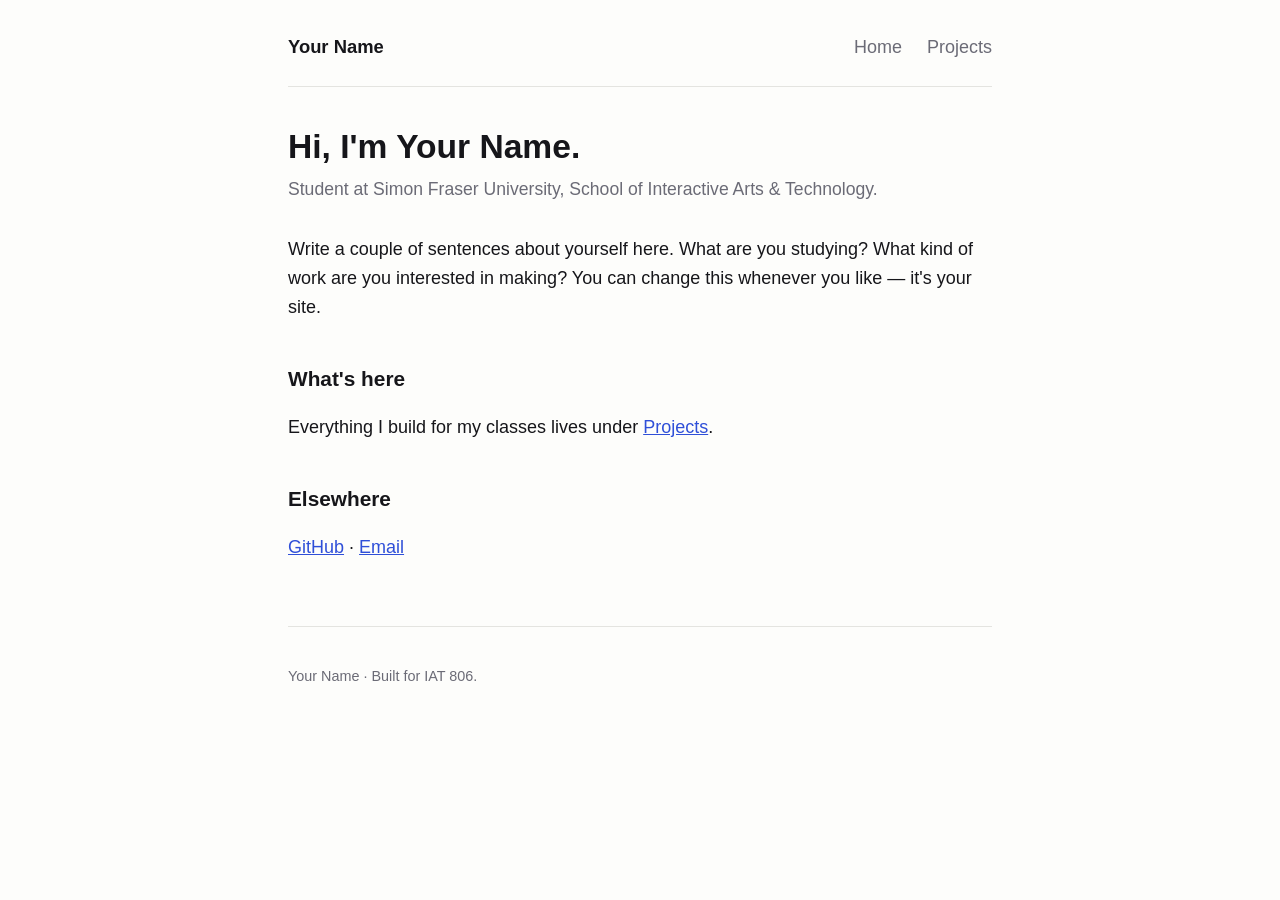
==== index.html @ 73b2e4f8 "Initial commit" ====
<!DOCTYPE html>
<html lang="en">
<head>
  <meta charset="utf-8">
  <meta name="viewport" content="width=device-width, initial-scale=1">

  <!-- EDIT ME: this is what shows in the browser tab -->
  <title>Your Name</title>

  <link rel="stylesheet" href="style.css">
</head>
<body>

  <header>
    <!-- EDIT ME: your name -->
    <a class="site-name" href="index.html">Your Name</a>
    <nav>
      <a href="index.html">Home</a>
      <a href="projects/index.html">Projects</a>
    </nav>
  </header>

  <main>
    <!-- EDIT ME: everything between here and the end of <main> -->
    <h1>Hi, I'm Your Name.</h1>
    <p class="tagline">Student at Simon Fraser University, School of Interactive Arts &amp; Technology.</p>

    <p>
      Write a couple of sentences about yourself here. What are you studying?
      What kind of work are you interested in making? You can change this
      whenever you like — it's your site.
    </p>

    <h2>What's here</h2>
    <p>
      Everything I build for my classes lives under
      <a href="projects/index.html">Projects</a>.
    </p>

    <h2>Elsewhere</h2>
    <p>
      <!-- EDIT ME: replace "your-username" with your GitHub username,
           or delete any line you don't want. -->
      <a href="https://github.com/your-username">GitHub</a> &middot;
      <a href="mailto:you@sfu.ca">Email</a>
    </p>
  </main>

  <footer>
    <!-- EDIT ME -->
    <p>Your Name &middot; Built for IAT 806.</p>
  </footer>

</body>
</html>
---- style.css ----
/* ===========================================================
   Your site's styles. Change anything here — colors, fonts,
   sizes. Every page on the site uses this one file.
   =========================================================== */

:root {
  --ink: #16161a;          /* main text color */
  --muted: #6b6b76;        /* quieter text */
  --accent: #2f4fd8;       /* links and highlights */
  --paper: #fdfdfb;        /* page background */
  --line: #e4e4e0;         /* borders */
}

* { box-sizing: border-box; }

body {
  margin: 0;
  padding: 0 1.25rem 5rem;
  background: var(--paper);
  color: var(--ink);
  font-family: "Helvetica Neue", Helvetica, Arial, sans-serif;
  font-size: 18px;
  line-height: 1.6;
}

/* Keeps everything in a readable column in the middle of the page */
header, main, footer {
  max-width: 44rem;
  margin: 0 auto;
}

/* --- top navigation ---------------------------------------- */

header {
  display: flex;
  flex-wrap: wrap;
  align-items: baseline;
  gap: 0.5rem 1.5rem;
  padding: 2rem 0 1.5rem;
  border-bottom: 1px solid var(--line);
  margin-bottom: 2.5rem;
}

header .site-name {
  font-size: 1.15rem;
  font-weight: 700;
  text-decoration: none;
  color: var(--ink);
  margin-right: auto;
}

header nav a {
  color: var(--muted);
  text-decoration: none;
  margin-left: 1.25rem;
}

header nav a:hover { color: var(--accent); }

/* --- text --------------------------------------------------- */

h1 {
  font-size: 2.1rem;
  line-height: 1.2;
  margin: 0 0 0.5rem;
}

h2 {
  font-size: 1.3rem;
  margin: 2.5rem 0 0.75rem;
}

.tagline {
  color: var(--muted);
  font-size: 1.1rem;
  margin: 0 0 2rem;
}

a { color: var(--accent); }

/* --- the list of links on the projects pages ----------------- */

.card-list {
  list-style: none;
  padding: 0;
  margin: 1.5rem 0 0;
}

.card-list li {
  border: 1px solid var(--line);
  border-radius: 10px;
  margin-bottom: 0.9rem;
  transition: border-color 0.15s ease;
}

.card-list li:hover { border-color: var(--accent); }

.card-list a {
  display: block;
  padding: 1.1rem 1.25rem;
  text-decoration: none;
  color: inherit;
}

.card-list .title {
  font-weight: 700;
  color: var(--accent);
  display: block;
}

.card-list .description {
  color: var(--muted);
  font-size: 0.95rem;
}

/* --- sketch pages ------------------------------------------- */

.back {
  display: inline-block;
  margin-bottom: 1.5rem;
  color: var(--muted);
  text-decoration: none;
  font-size: 0.95rem;
}

.back:hover { color: var(--accent); }

canvas { max-width: 100%; }

/* --- footer -------------------------------------------------- */

footer {
  margin-top: 4rem;
  padding-top: 1.5rem;
  border-top: 1px solid var(--line);
  color: var(--muted);
  font-size: 0.9rem;
}
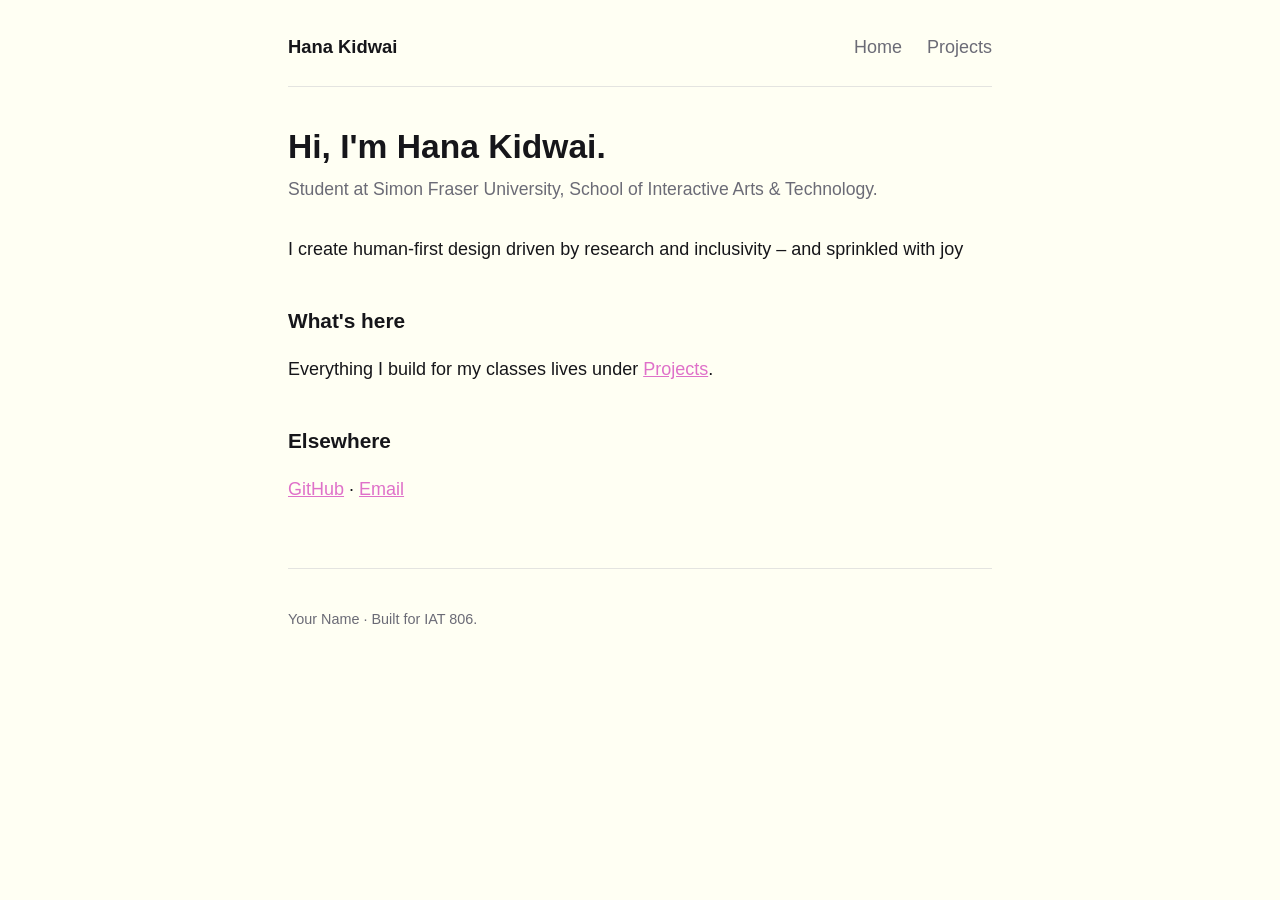
==== commit 170d7458: "added lab 01" ====
--- a/index.html
+++ b/index.html
@@ -1,55 +1,55 @@
-<!DOCTYPE html>
+<!doctype html>
 <html lang="en">
-<head>
-  <meta charset="utf-8">
-  <meta name="viewport" content="width=device-width, initial-scale=1">
+  <head>
+    <meta charset="utf-8" />
+    <meta name="viewport" content="width=device-width, initial-scale=1" />
 
-  <!-- EDIT ME: this is what shows in the browser tab -->
-  <title>Your Name</title>
+    <!-- EDIT ME: this is what shows in the browser tab -->
+    <title>Hana Kidwai</title>
 
-  <link rel="stylesheet" href="style.css">
-</head>
-<body>
+    <link rel="stylesheet" href="style.css" />
+  </head>
+  <body>
+    <header>
+      <!-- EDIT ME: your name -->
+      <a class="site-name" href="index.html">Hana Kidwai</a>
+      <nav>
+        <a href="index.html">Home</a>
+        <a href="projects/index.html">Projects</a>
+      </nav>
+    </header>
 
-  <header>
-    <!-- EDIT ME: your name -->
-    <a class="site-name" href="index.html">Your Name</a>
-    <nav>
-      <a href="index.html">Home</a>
-      <a href="projects/index.html">Projects</a>
-    </nav>
-  </header>
+    <main>
+      <!-- EDIT ME: everything between here and the end of <main> -->
+      <h1>Hi, I'm Hana Kidwai.</h1>
+      <p class="tagline">
+        Student at Simon Fraser University, School of Interactive Arts &amp;
+        Technology.
+      </p>
 
-  <main>
-    <!-- EDIT ME: everything between here and the end of <main> -->
-    <h1>Hi, I'm Your Name.</h1>
-    <p class="tagline">Student at Simon Fraser University, School of Interactive Arts &amp; Technology.</p>
+      <p>
+        I create human-first design driven by research and inclusivity – and
+        sprinkled with joy
+      </p>
 
-    <p>
-      Write a couple of sentences about yourself here. What are you studying?
-      What kind of work are you interested in making? You can change this
-      whenever you like — it's your site.
-    </p>
+      <h2>What's here</h2>
+      <p>
+        Everything I build for my classes lives under
+        <a href="projects/index.html">Projects</a>.
+      </p>
 
-    <h2>What's here</h2>
-    <p>
-      Everything I build for my classes lives under
-      <a href="projects/index.html">Projects</a>.
-    </p>
+      <h2>Elsewhere</h2>
+      <p>
+        <!-- EDIT ME: replace "your-username" with your GitHub username,
+           or delete any line you don't want. -->
+        <a href="https://github.com/your-username">GitHub</a> &middot;
+        <a href="mailto:you@sfu.ca">Email</a>
+      </p>
+    </main>
 
-    <h2>Elsewhere</h2>
-    <p>
-      <!-- EDIT ME: replace "your-username" with your GitHub username,
-           or delete any line you don't want. -->
-      <a href="https://github.com/your-username">GitHub</a> &middot;
-      <a href="mailto:you@sfu.ca">Email</a>
-    </p>
-  </main>
-
-  <footer>
-    <!-- EDIT ME -->
-    <p>Your Name &middot; Built for IAT 806.</p>
-  </footer>
-
-</body>
+    <footer>
+      <!-- EDIT ME -->
+      <p>Your Name &middot; Built for IAT 806.</p>
+    </footer>
+  </body>
 </html>
--- a/style.css
+++ b/style.css
@@ -6,8 +6,8 @@
 :root {
   --ink: #16161a;          /* main text color */
   --muted: #6b6b76;        /* quieter text */
-  --accent: #2f4fd8;       /* links and highlights */
-  --paper: #fdfdfb;        /* page background */
+  --accent: #df71c9;       /* links and highlights */
+  --paper: #fffff3;        /* page background */
   --line: #e4e4e0;         /* borders */
 }
 
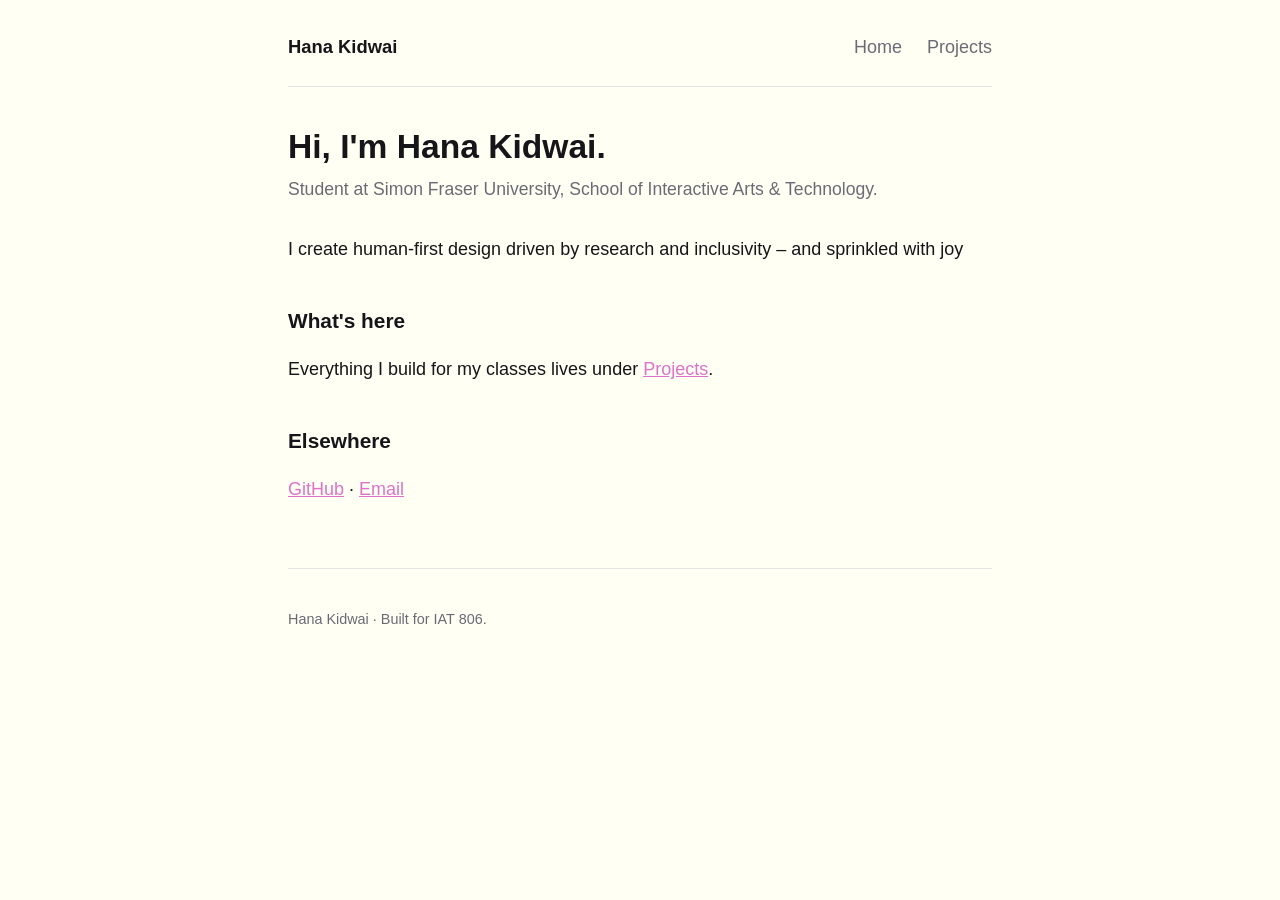
==== commit 0606872f: "added name" ====
--- a/index.html
+++ b/index.html
@@ -42,14 +42,14 @@
       <p>
         <!-- EDIT ME: replace "your-username" with your GitHub username,
            or delete any line you don't want. -->
-        <a href="https://github.com/your-username">GitHub</a> &middot;
+        <a href="https://github.com/hanak21">GitHub</a> &middot;
         <a href="mailto:you@sfu.ca">Email</a>
       </p>
     </main>
 
     <footer>
       <!-- EDIT ME -->
-      <p>Your Name &middot; Built for IAT 806.</p>
+      <p>Hana Kidwai &middot; Built for IAT 806.</p>
     </footer>
   </body>
 </html>
